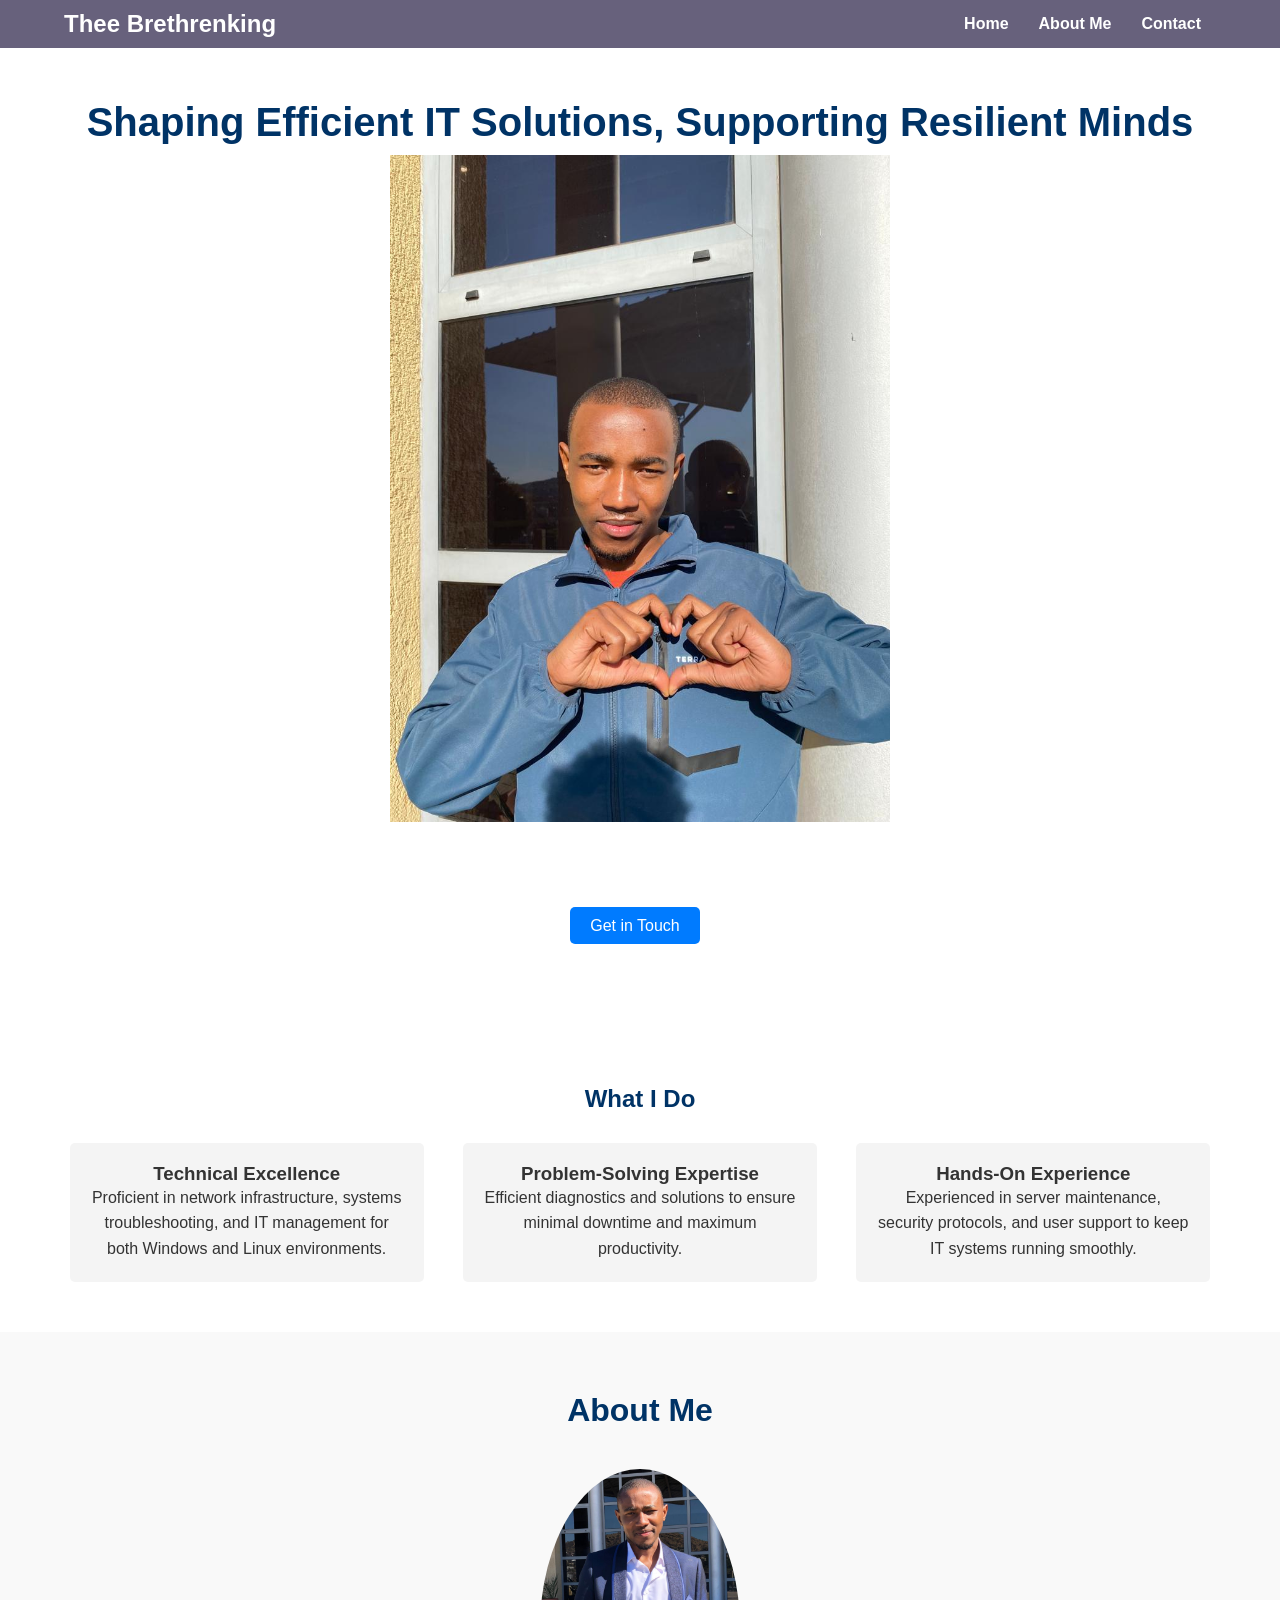
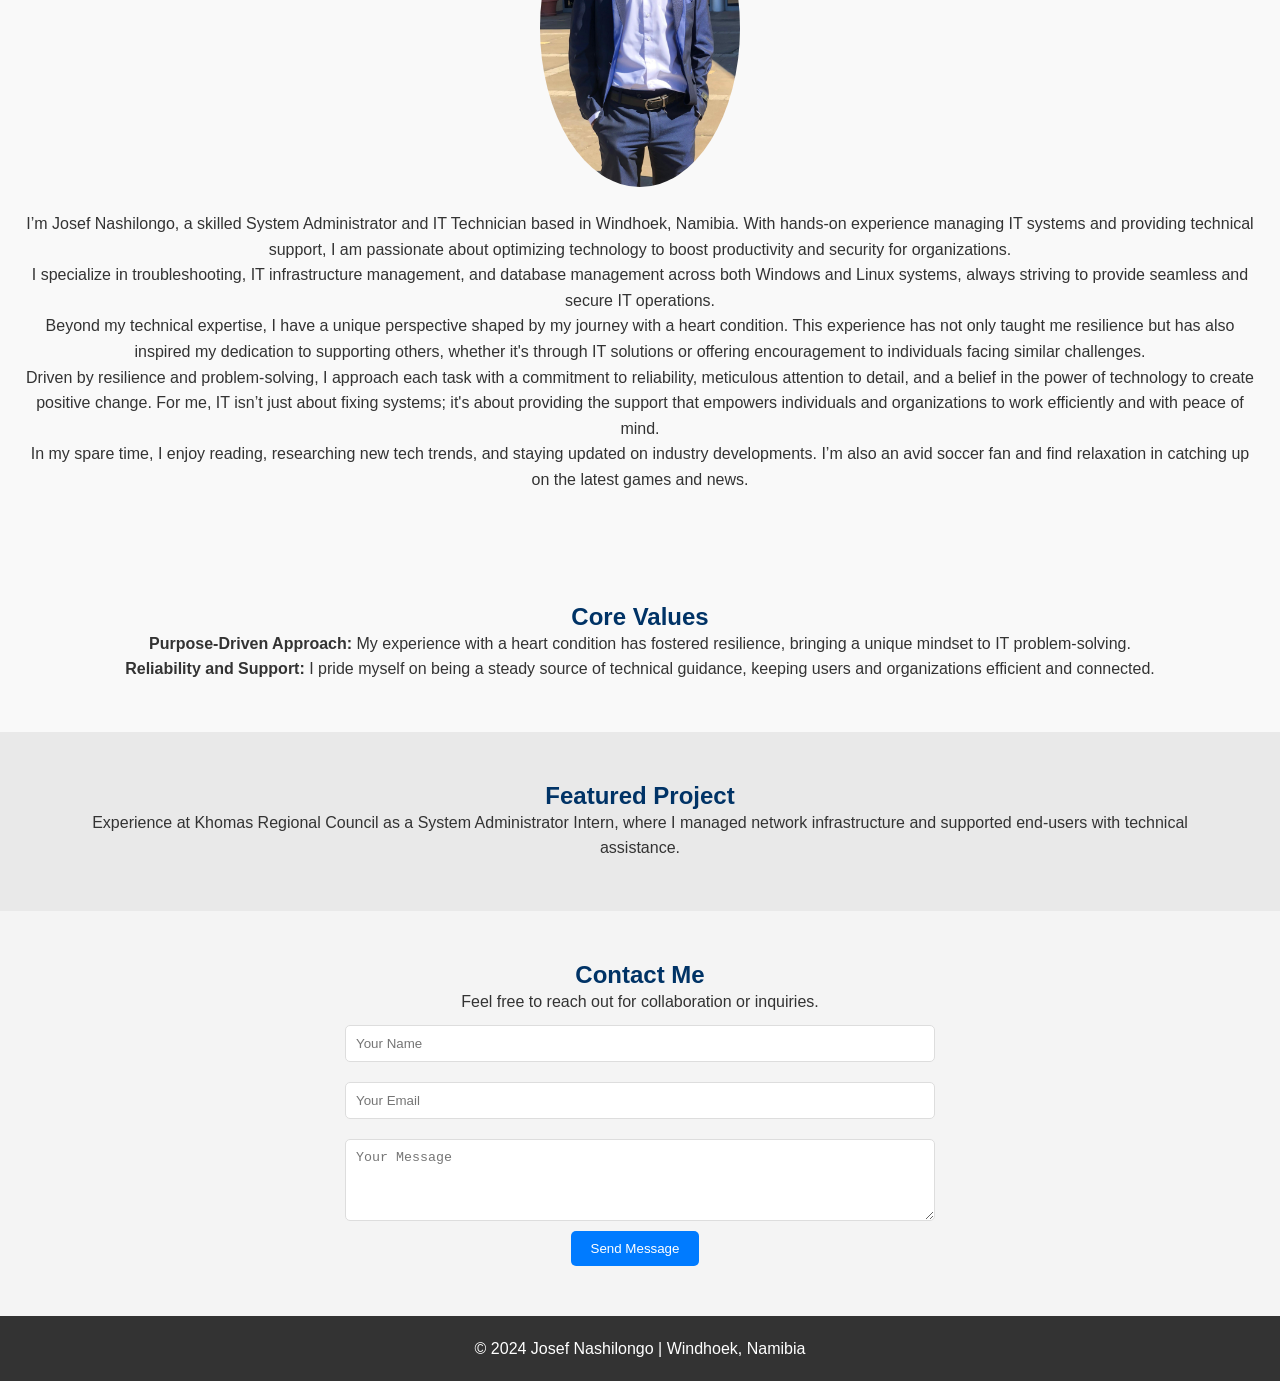
==== josef.html @ 768e55ab "Initial portfolio commit" ====
<!DOCTYPE html>
<html lang="en">
<head>
    <meta charset="UTF-8">
    <meta name="viewport" content="width=device-width, initial-scale=1.0">
    <title>Josef Nashilongo | Portfolio</title>
    <link rel="stylesheet" href="styles.css">
</head>
<header>
  <div class="container">
      <h1>Thee Brethrenking</h1>
      <nav>
          <ul>
              <li><a href="#hero">Home</a></li>
              <li><a href="#about">About Me</a></li>
              <li><a href="#contact">Contact</a></li>
          </ul>
      </nav>
  </div>
</header>
<body>
    <!-- Hero Section -->
    <section id="hero">
        <div class="hero-text">
            <h1>Shaping Efficient IT Solutions, Supporting Resilient Minds</h1>
            <img src="img/joe.jpeg" alt="Description of the image" width="500" height="auto">

            <p>Hi, I’m Josef Nashilongo, a dedicated System Administrator and IT Technician with a mission to make IT operations seamless and secure.</p>
            <p>I believe in a world where technology enables possibilities and strength transcends limitations.</p>
            <a href="#contact" class="btn-primary">Get in Touch</a>
        </div>
    </section>

    <!-- Highlights Section -->
    <section id="highlights">
        <h2>What I Do</h2>
        <div class="highlight-cards">
            <div class="card">
                <h3>Technical Excellence</h3>
                <p>Proficient in network infrastructure, systems troubleshooting, and IT management for both Windows and Linux environments.</p>
            </div>
            <div class="card">
                <h3>Problem-Solving Expertise</h3>
                <p>Efficient diagnostics and solutions to ensure minimal downtime and maximum productivity.</p>
            </div>
            <div class="card">
                <h3>Hands-On Experience</h3>
                <p>Experienced in server maintenance, security protocols, and user support to keep IT systems running smoothly.</p>
            </div>
        </div>
    </section>
    <section id="about">
      <h2>About Me</h2>
      <img src="img/Josef.jpeg" alt="Josef Nashilongo" width="200" height="auto" class="about-image">
      <p>I’m Josef Nashilongo, a skilled System Administrator and IT Technician based in Windhoek, Namibia. With hands-on experience managing IT systems and providing technical support, I am passionate about optimizing technology to boost productivity and security for organizations.</p>
      <p>I specialize in troubleshooting, IT infrastructure management, and database management across both Windows and Linux systems, always striving to provide seamless and secure IT operations.</p>
      
      <p>Beyond my technical expertise, I have a unique perspective shaped by my journey with a heart condition. This experience has not only taught me resilience but has also inspired my dedication to supporting others, whether it's through IT solutions or offering encouragement to individuals facing similar challenges.</p>
      
      <p>Driven by resilience and problem-solving, I approach each task with a commitment to reliability, meticulous attention to detail, and a belief in the power of technology to create positive change. For me, IT isn’t just about fixing systems; it's about providing the support that empowers individuals and organizations to work efficiently and with peace of mind.</p>
      
      <p>In my spare time, I enjoy reading, researching new tech trends, and staying updated on industry developments. I’m also an avid soccer fan and find relaxation in catching up on the latest games and news.</p>
  </section>
    <!-- Core Values Section -->
    <section id="values">
        <h2>Core Values</h2>
        <p><strong>Purpose-Driven Approach:</strong> My experience with a heart condition has fostered resilience, bringing a unique mindset to IT problem-solving.</p>
        <p><strong>Reliability and Support:</strong> I pride myself on being a steady source of technical guidance, keeping users and organizations efficient and connected.</p>
    </section>

    <!-- Projects Section -->
    <section id="projects">
        <h2>Featured Project</h2>
        <p>Experience at Khomas Regional Council as a System Administrator Intern, where I managed network infrastructure and supported end-users with technical assistance.</p>
    </section>

    <!-- Contact Section -->
    <section id="contact">
        <h2>Contact Me</h2>
        <p>Feel free to reach out for collaboration or inquiries.</p>
        <form action="#" method="post">
            <input type="text" name="name" placeholder="Your Name" required>
            <input type="email" name="email" placeholder="Your Email" required>
            <textarea name="message" rows="4" placeholder="Your Message"></textarea>
            <button type="submit" class="btn-primary">Send Message</button>
        </form>
    </section>

  </body>

    <footer>
        <p>&copy; 2024 Josef Nashilongo | Windhoek, Namibia</p>
    </footer>
</html>
---- styles.css ----
/* General Reset */
* {
  margin: 0;
  padding: 0;
  box-sizing: border-box;
}

body {
  font-family: Arial, sans-serif;
  color: #333;
}

section {
  padding: 50px;
  text-align: center;
}

h1, h2 {
  color: #003366;
}

p {
  line-height: 1.6;
}
header {
  background-color: #67617c;
  color: #fff;
  padding: 10px 0;
  position: fixed;
  width: 100%;
  top: 0;
  z-index: 1000;
}

header .container {
  display: flex;
  justify-content: space-between;
  align-items: center;
  width: 90%;
  margin: auto;
}

header h1 {
  font-size: 1.5em;
  color: #fff;
}

header nav ul {
  display: flex;
  list-style: none;
}

header nav ul li {
  margin: 0 15px;
}

header nav ul li a {
  color: #fff;
  text-decoration: none;
  font-weight: bold;
}

header nav ul li a:hover {
  color: #007bff;
}
/* Hero Section */
#hero {
  background: url('background.jpg') center/cover no-repeat;
  color: #fff;
  padding: 100px 0;
}

.hero-text h1 {
  font-size: 2.5em;
  margin-bottom: 10px;
}

.hero-text p {
  margin-bottom: 20px;
}


.btn-primary, .btn-secondary {
  padding: 10px 20px;
  text-decoration: none;
  color: #fff;
  border-radius: 5px;
}

.btn-primary {
  background-color: #007bff;
  margin-right: 10px;
}

.btn-secondary {
  background-color: #555;
}
.about-image {
  border-radius: 50%; /* Makes the image circular */
  margin: 20px 0; /* Adds spacing around the image */
  width: 200px; /* Adjust as needed */
  height: auto; /* Keeps aspect ratio */
}
#about {
  padding: 60px 20px;
  background-color: #f9f9f9;
}

#about h2 {
  margin-bottom: 20px;
  font-size: 2em;
  color: #003366;
}

.about-content {
  max-width: 900px;
  margin: auto;
}

.about-content p {
  margin-bottom: 15px;
  line-height: 1.6;
  text-align: center;
}

/* Highlights Section */
#highlights .highlight-cards {
  display: flex;
  justify-content: space-around;
  margin-top: 30px;
}

#highlights .card {
  background: #f4f4f4;
  padding: 20px;
  width: 30%;
  border-radius: 5px;
}

/* Core Values Section */
#values {
  background: #f9f9f9;
  padding: 50px;
}

/* Projects Section */
#projects {
  background: #e9e9e9;
  padding: 50px;
}

/* Contact Section */
#contact {
  padding: 50px;
  background: #f4f4f4;
}


#contact form {
  display: flex;
  flex-direction: column;
  align-items: center;
}

#contact input, #contact textarea {
  width: 50%;
  padding: 10px;
  margin: 10px 0;
  border: 1px solid #ddd;
  border-radius: 5px;
}

#contact button {
  background-color: #007bff;
  color: #fff;
  padding: 10px 20px;
  border: none;
  border-radius: 5px;
  cursor: pointer;
}

/* Footer */
footer {
  background: #333;
  color: #fff;
  padding: 20px;
  text-align: center;
}
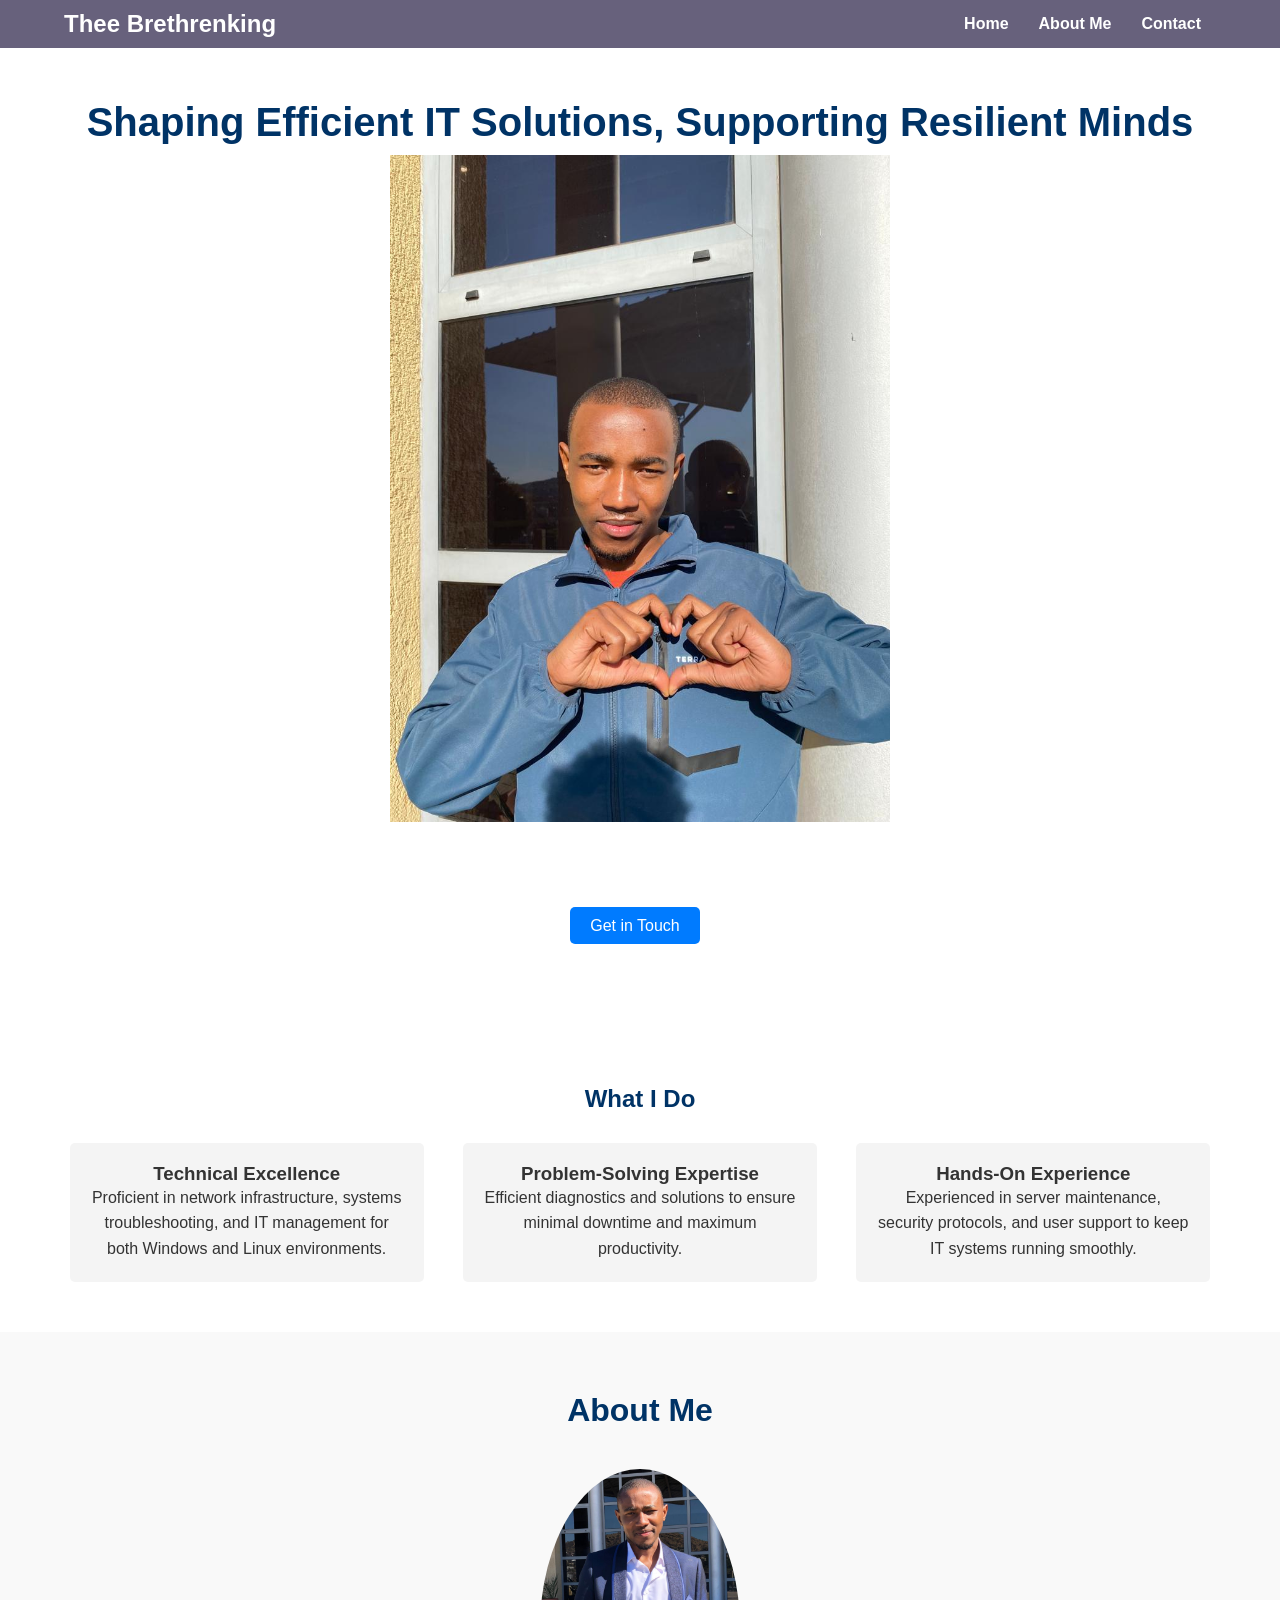
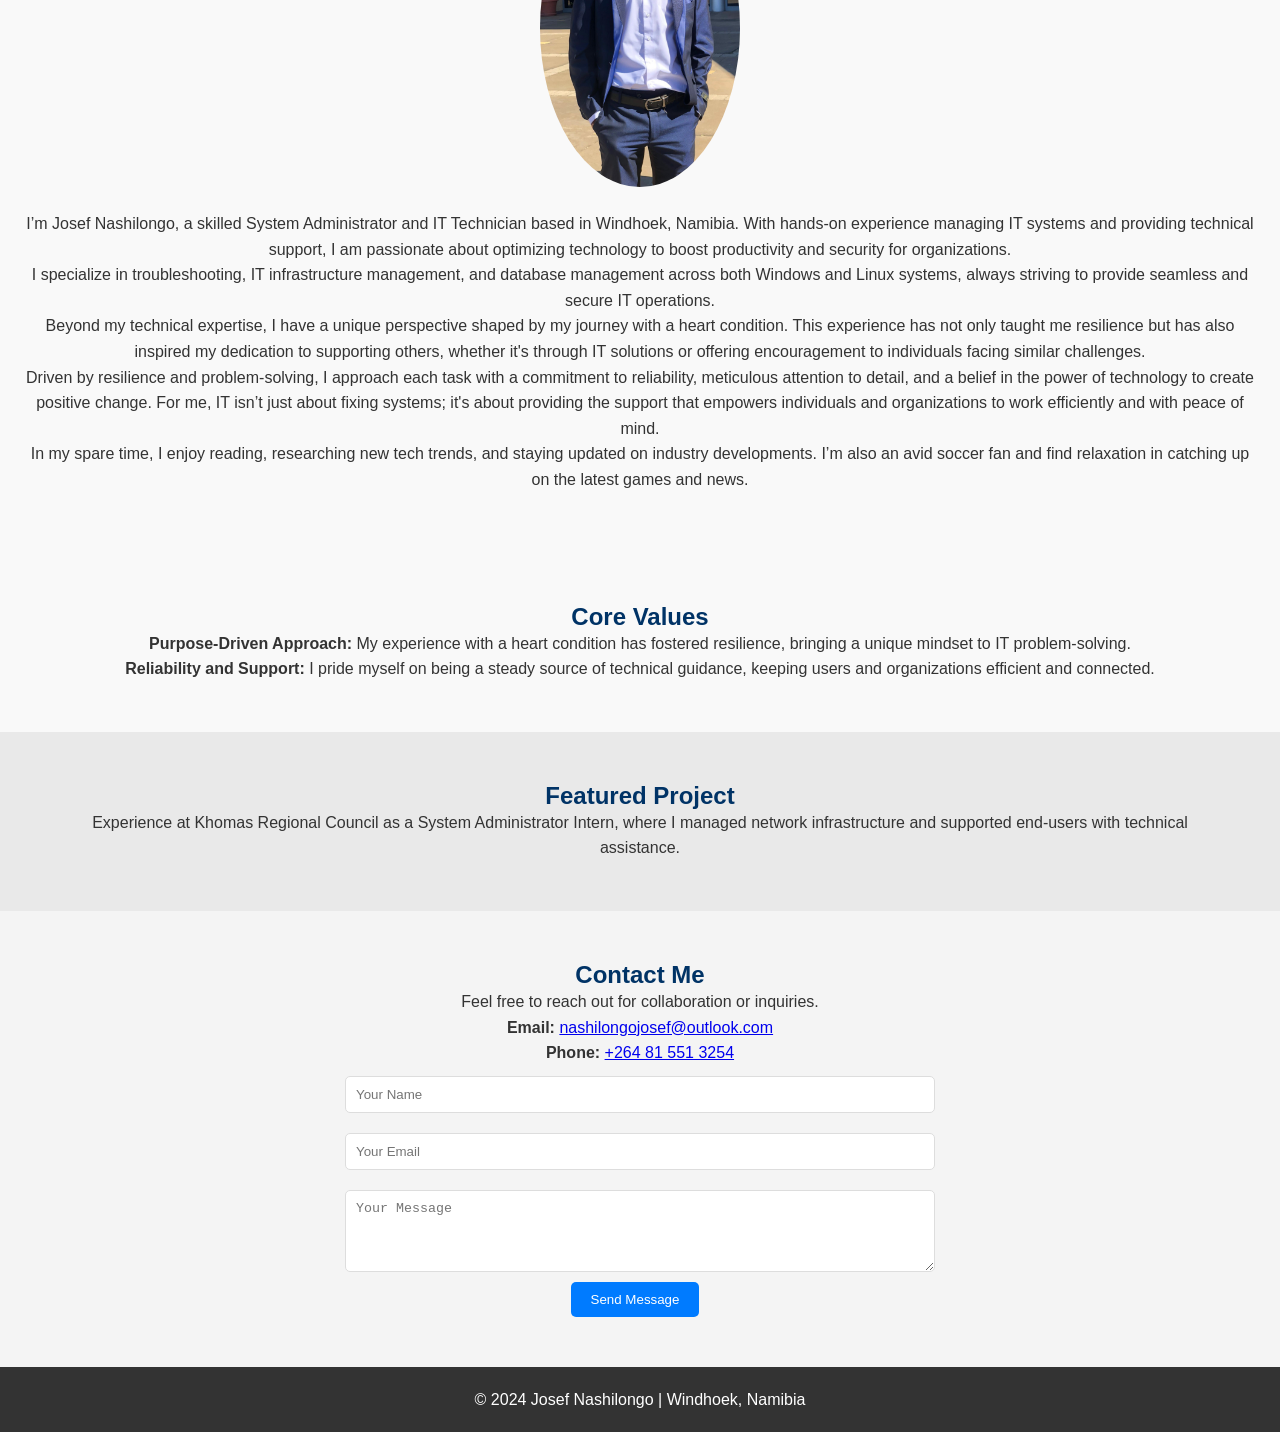
==== commit 00b61c4e: "Update website content" ====
--- a/josef.html
+++ b/josef.html
@@ -78,7 +78,11 @@
     <section id="contact">
         <h2>Contact Me</h2>
         <p>Feel free to reach out for collaboration or inquiries.</p>
-        <form action="#" method="post">
+        <div class="contact-info">
+            <p><strong>Email:</strong> <a href="mailto:nashilongojosef@outlook.com">nashilongojosef@outlook.com</a></p>
+            <p><strong>Phone:</strong> <a href="tel:+264815513254">+264 81 551 3254</a></p>
+        </div>
+        <form action="https://formspree.io/f/xjgelkqj" method="POST">
             <input type="text" name="name" placeholder="Your Name" required>
             <input type="email" name="email" placeholder="Your Email" required>
             <textarea name="message" rows="4" placeholder="Your Message"></textarea>
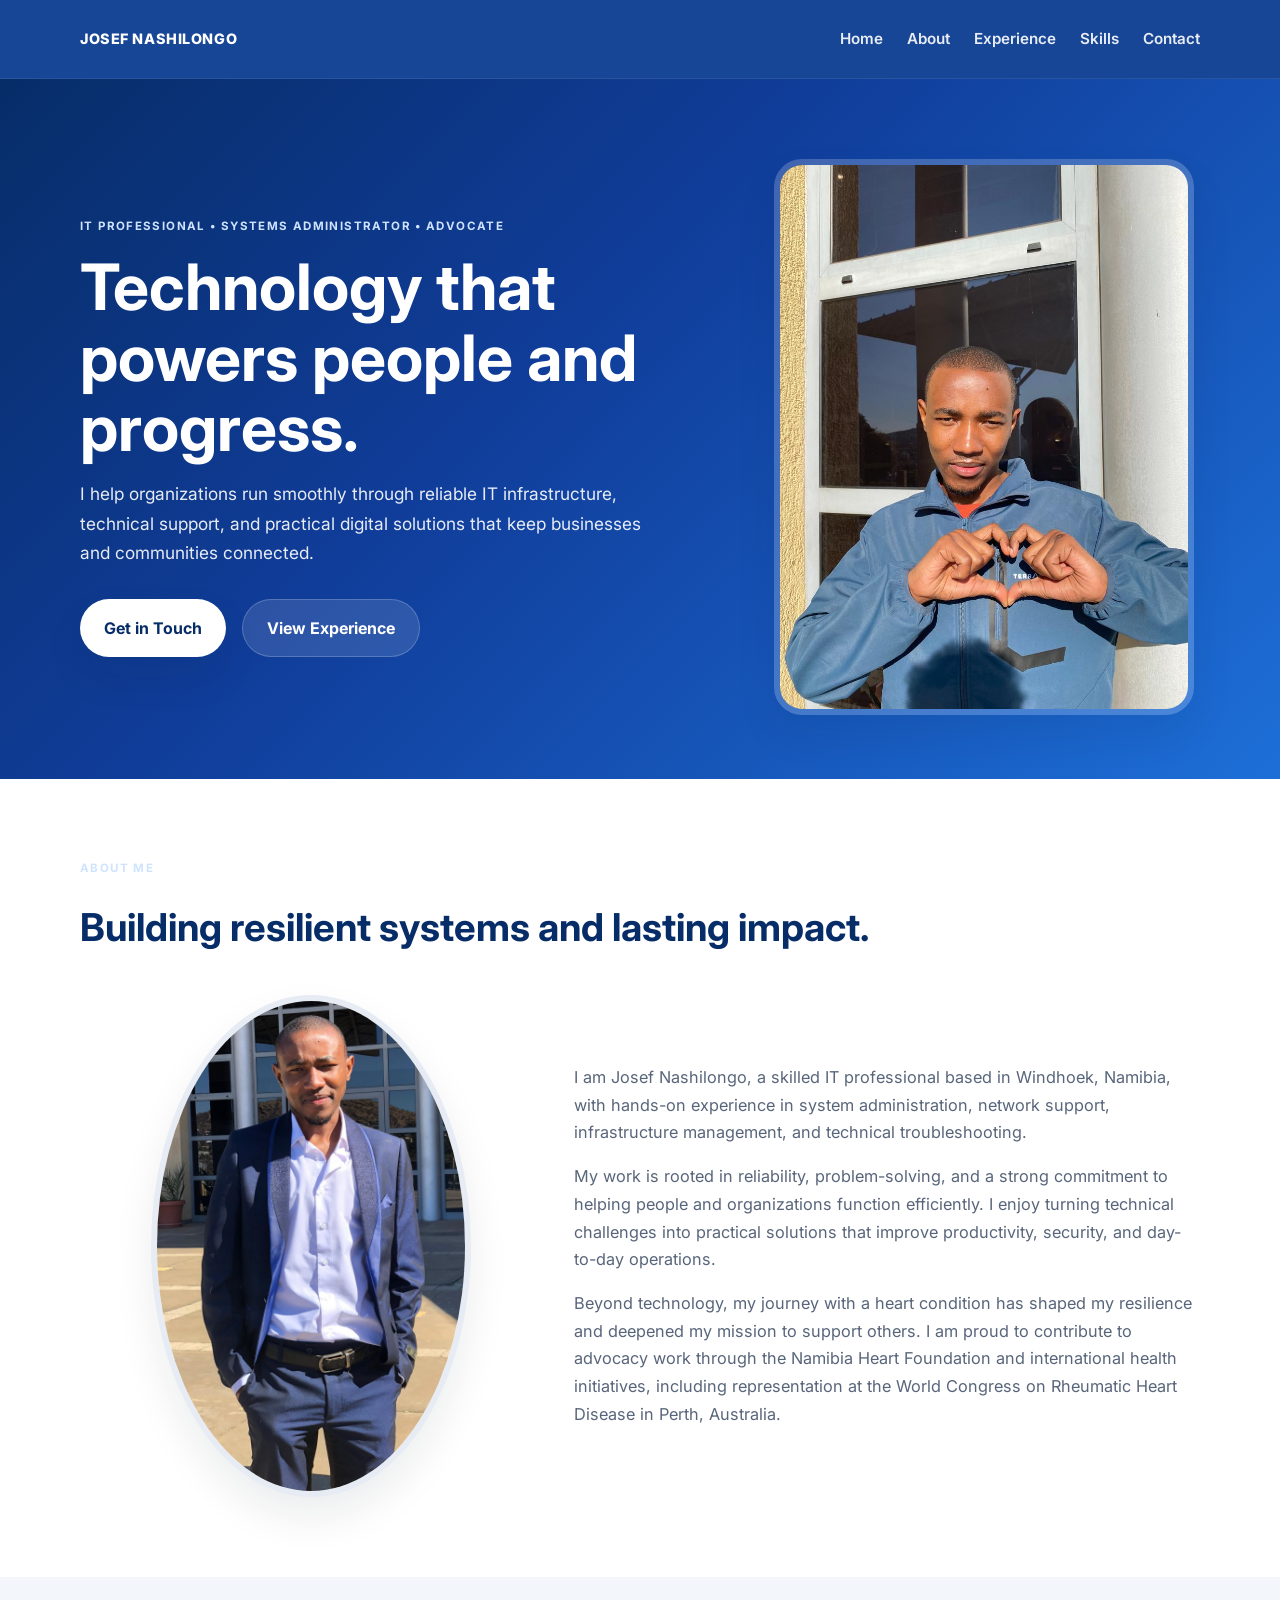
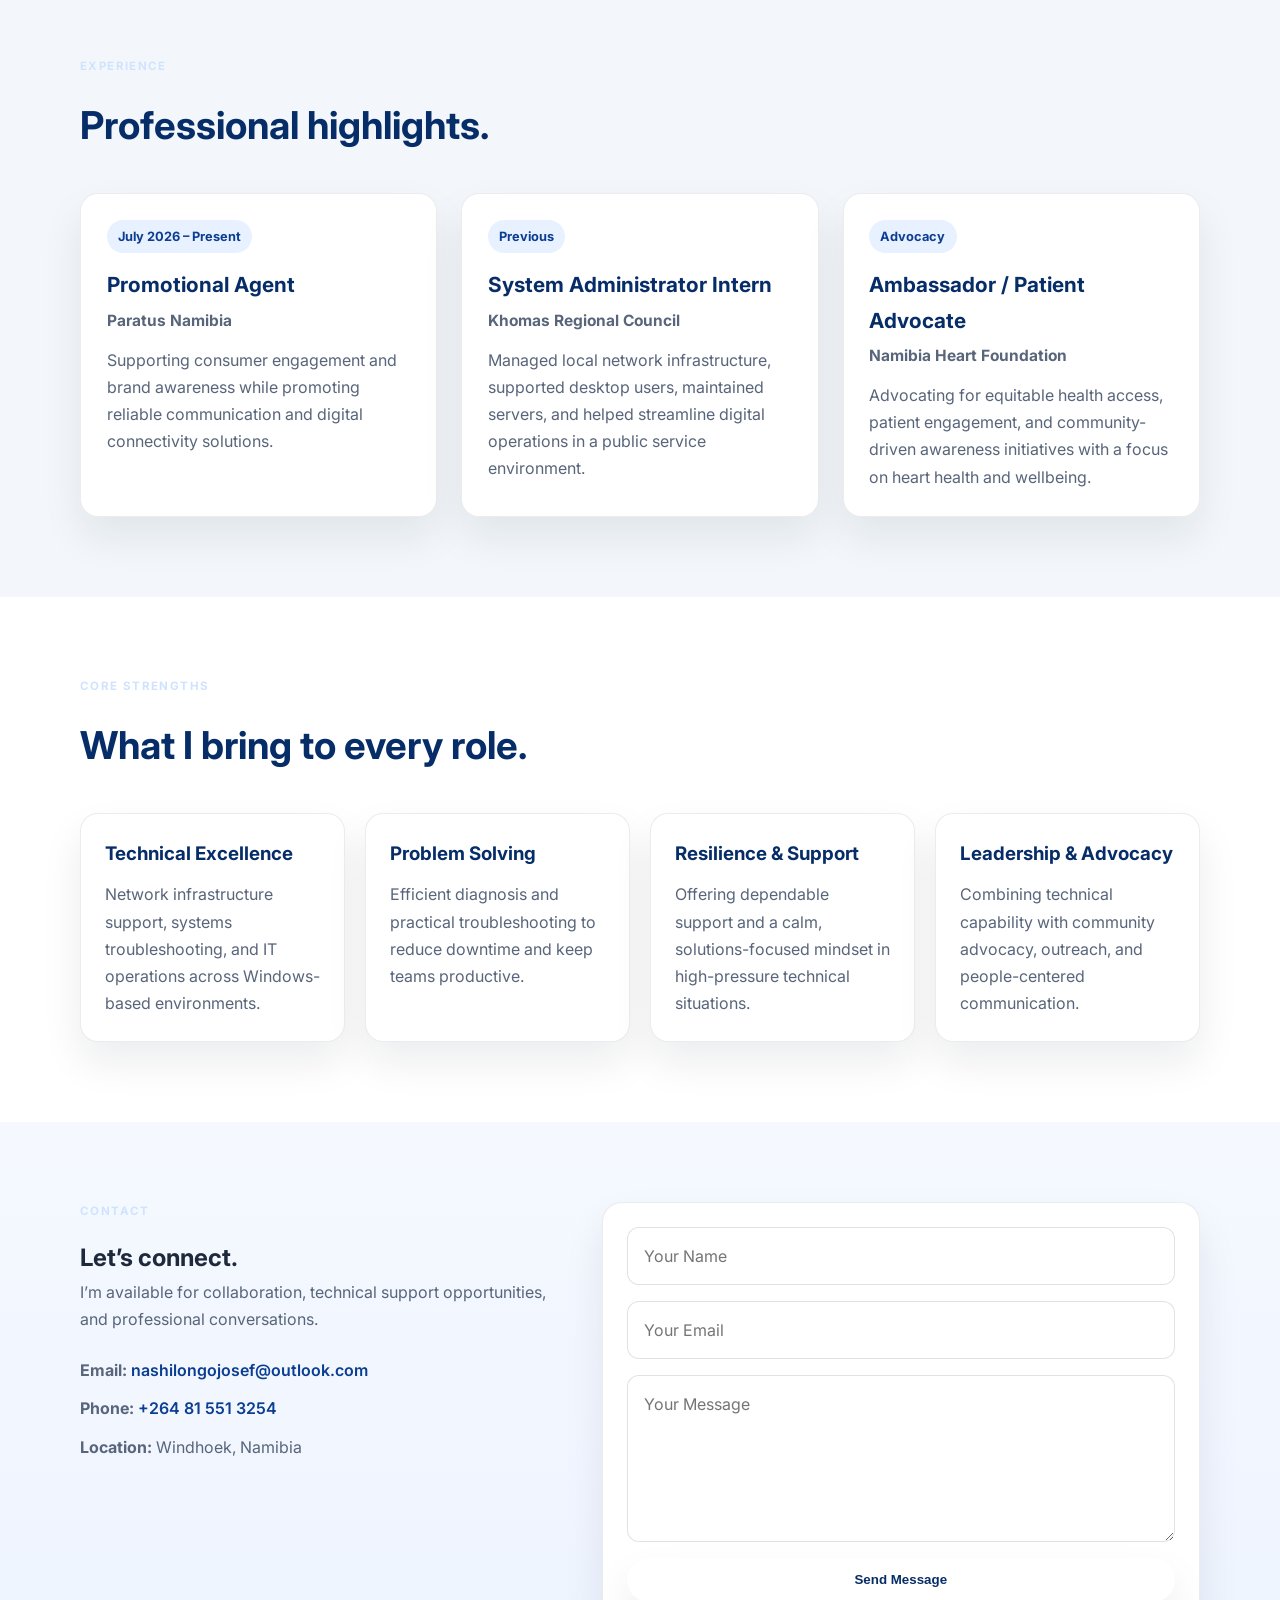
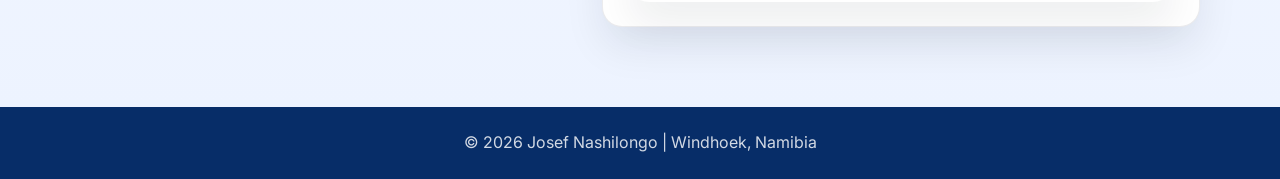
==== commit cd8266a0: "Refresh portfolio website" ====
--- a/josef.html
+++ b/josef.html
@@ -3,97 +3,150 @@
 <head>
     <meta charset="UTF-8">
     <meta name="viewport" content="width=device-width, initial-scale=1.0">
+    <meta name="description" content="Portfolio of Josef Nashilongo, IT Professional, Systems Administrator, and health advocate based in Windhoek, Namibia.">
     <title>Josef Nashilongo | Portfolio</title>
+    <link rel="preconnect" href="https://fonts.googleapis.com">
+    <link rel="preconnect" href="https://fonts.gstatic.com" crossorigin>
+    <link href="https://fonts.googleapis.com/css2?family=Inter:wght@400;500;600;700;800&display=swap" rel="stylesheet">
     <link rel="stylesheet" href="styles.css">
 </head>
-<header>
-  <div class="container">
-      <h1>Thee Brethrenking</h1>
-      <nav>
-          <ul>
-              <li><a href="#hero">Home</a></li>
-              <li><a href="#about">About Me</a></li>
-              <li><a href="#contact">Contact</a></li>
-          </ul>
-      </nav>
-  </div>
-</header>
 <body>
-    <!-- Hero Section -->
-    <section id="hero">
-        <div class="hero-text">
-            <h1>Shaping Efficient IT Solutions, Supporting Resilient Minds</h1>
-            <img src="img/joe.jpeg" alt="Description of the image" width="500" height="auto">
+    <header>
+        <div class="container nav-wrapper">
+            <div class="brand">Josef Nashilongo</div>
+            <nav aria-label="Main navigation">
+                <ul>
+                    <li><a href="#home">Home</a></li>
+                    <li><a href="#about">About</a></li>
+                    <li><a href="#experience">Experience</a></li>
+                    <li><a href="#skills">Skills</a></li>
+                    <li><a href="#contact">Contact</a></li>
+                </ul>
+            </nav>
+        </div>
+    </header>
 
-            <p>Hi, I’m Josef Nashilongo, a dedicated System Administrator and IT Technician with a mission to make IT operations seamless and secure.</p>
-            <p>I believe in a world where technology enables possibilities and strength transcends limitations.</p>
-            <a href="#contact" class="btn-primary">Get in Touch</a>
-        </div>
-    </section>
+    <main>
+        <section id="home" class="hero">
+            <div class="container hero-content">
+                <div class="hero-text">
+                    <p class="eyebrow">IT Professional • Systems Administrator • Advocate</p>
+                    <h1>Technology that powers people and progress.</h1>
+                    <p class="lead">I help organizations run smoothly through reliable IT infrastructure, technical support, and practical digital solutions that keep businesses and communities connected.</p>
+                    <div class="cta-group">
+                        <a href="#contact" class="btn btn-primary">Get in Touch</a>
+                        <a href="#experience" class="btn btn-secondary">View Experience</a>
+                    </div>
+                </div>
+                <div class="hero-visual">
+                    <img src="img/joe.jpeg" alt="Josef Nashilongo portrait" class="profile-image">
+                </div>
+            </div>
+        </section>
 
-    <!-- Highlights Section -->
-    <section id="highlights">
-        <h2>What I Do</h2>
-        <div class="highlight-cards">
-            <div class="card">
-                <h3>Technical Excellence</h3>
-                <p>Proficient in network infrastructure, systems troubleshooting, and IT management for both Windows and Linux environments.</p>
+        <section id="about" class="section section-light">
+            <div class="container">
+                <div class="section-heading">
+                    <p class="eyebrow">About Me</p>
+                    <h2>Building resilient systems and lasting impact.</h2>
+                </div>
+                <div class="about-grid">
+                    <div class="about-image-wrap">
+                        <img src="img/Josef.jpeg" alt="Josef Nashilongo" class="about-image">
+                    </div>
+                    <div class="about-copy">
+                        <p>I am Josef Nashilongo, a skilled IT professional based in Windhoek, Namibia, with hands-on experience in system administration, network support, infrastructure management, and technical troubleshooting.</p>
+                        <p>My work is rooted in reliability, problem-solving, and a strong commitment to helping people and organizations function efficiently. I enjoy turning technical challenges into practical solutions that improve productivity, security, and day-to-day operations.</p>
+                        <p>Beyond technology, my journey with a heart condition has shaped my resilience and deepened my mission to support others. I am proud to contribute to advocacy work through the Namibia Heart Foundation and international health initiatives, including representation at the World Congress on Rheumatic Heart Disease in Perth, Australia.</p>
+                    </div>
+                </div>
             </div>
-            <div class="card">
-                <h3>Problem-Solving Expertise</h3>
-                <p>Efficient diagnostics and solutions to ensure minimal downtime and maximum productivity.</p>
+        </section>
+
+        <section id="experience" class="section">
+            <div class="container">
+                <div class="section-heading">
+                    <p class="eyebrow">Experience</p>
+                    <h2>Professional highlights.</h2>
+                </div>
+                <div class="timeline">
+                    <article class="timeline-item">
+                        <span class="date">July 2026 – Present</span>
+                        <h3>Promotional Agent</h3>
+                        <h4>Paratus Namibia</h4>
+                        <p>Supporting consumer engagement and brand awareness while promoting reliable communication and digital connectivity solutions.</p>
+                    </article>
+                    <article class="timeline-item">
+                        <span class="date">Previous</span>
+                        <h3>System Administrator Intern</h3>
+                        <h4>Khomas Regional Council</h4>
+                        <p>Managed local network infrastructure, supported desktop users, maintained servers, and helped streamline digital operations in a public service environment.</p>
+                    </article>
+                    <article class="timeline-item">
+                        <span class="date">Advocacy</span>
+                        <h3>Ambassador / Patient Advocate</h3>
+                        <h4>Namibia Heart Foundation</h4>
+                        <p>Advocating for equitable health access, patient engagement, and community-driven awareness initiatives with a focus on heart health and wellbeing.</p>
+                    </article>
+                </div>
             </div>
-            <div class="card">
-                <h3>Hands-On Experience</h3>
-                <p>Experienced in server maintenance, security protocols, and user support to keep IT systems running smoothly.</p>
+        </section>
+
+        <section id="skills" class="section section-light">
+            <div class="container">
+                <div class="section-heading">
+                    <p class="eyebrow">Core Strengths</p>
+                    <h2>What I bring to every role.</h2>
+                </div>
+                <div class="skill-grid">
+                    <div class="skill-card">
+                        <h3>Technical Excellence</h3>
+                        <p>Network infrastructure support, systems troubleshooting, and IT operations across Windows-based environments.</p>
+                    </div>
+                    <div class="skill-card">
+                        <h3>Problem Solving</h3>
+                        <p>Efficient diagnosis and practical troubleshooting to reduce downtime and keep teams productive.</p>
+                    </div>
+                    <div class="skill-card">
+                        <h3>Resilience & Support</h3>
+                        <p>Offering dependable support and a calm, solutions-focused mindset in high-pressure technical situations.</p>
+                    </div>
+                    <div class="skill-card">
+                        <h3>Leadership & Advocacy</h3>
+                        <p>Combining technical capability with community advocacy, outreach, and people-centered communication.</p>
+                    </div>
+                </div>
             </div>
-        </div>
-    </section>
-    <section id="about">
-      <h2>About Me</h2>
-      <img src="img/Josef.jpeg" alt="Josef Nashilongo" width="200" height="auto" class="about-image">
-      <p>I’m Josef Nashilongo, a skilled System Administrator and IT Technician based in Windhoek, Namibia. With hands-on experience managing IT systems and providing technical support, I am passionate about optimizing technology to boost productivity and security for organizations.</p>
-      <p>I specialize in troubleshooting, IT infrastructure management, and database management across both Windows and Linux systems, always striving to provide seamless and secure IT operations.</p>
-      
-      <p>Beyond my technical expertise, I have a unique perspective shaped by my journey with a heart condition. This experience has not only taught me resilience but has also inspired my dedication to supporting others, whether it's through IT solutions or offering encouragement to individuals facing similar challenges.</p>
-      
-      <p>Driven by resilience and problem-solving, I approach each task with a commitment to reliability, meticulous attention to detail, and a belief in the power of technology to create positive change. For me, IT isn’t just about fixing systems; it's about providing the support that empowers individuals and organizations to work efficiently and with peace of mind.</p>
-      
-      <p>In my spare time, I enjoy reading, researching new tech trends, and staying updated on industry developments. I’m also an avid soccer fan and find relaxation in catching up on the latest games and news.</p>
-  </section>
-    <!-- Core Values Section -->
-    <section id="values">
-        <h2>Core Values</h2>
-        <p><strong>Purpose-Driven Approach:</strong> My experience with a heart condition has fostered resilience, bringing a unique mindset to IT problem-solving.</p>
-        <p><strong>Reliability and Support:</strong> I pride myself on being a steady source of technical guidance, keeping users and organizations efficient and connected.</p>
-    </section>
+        </section>
 
-    <!-- Projects Section -->
-    <section id="projects">
-        <h2>Featured Project</h2>
-        <p>Experience at Khomas Regional Council as a System Administrator Intern, where I managed network infrastructure and supported end-users with technical assistance.</p>
-    </section>
+        <section id="contact" class="section contact-section">
+            <div class="container contact-wrap">
+                <div>
+                    <p class="eyebrow">Contact</p>
+                    <h2>Let’s connect.</h2>
+                    <p class="contact-lead">I’m available for collaboration, technical support opportunities, and professional conversations.</p>
+                    <div class="contact-info">
+                        <p><strong>Email:</strong> <a href="mailto:nashilongojosef@outlook.com">nashilongojosef@outlook.com</a></p>
+                        <p><strong>Phone:</strong> <a href="tel:+264815513254">+264 81 551 3254</a></p>
+                        <p><strong>Location:</strong> Windhoek, Namibia</p>
+                    </div>
+                </div>
 
-    <!-- Contact Section -->
-    <section id="contact">
-        <h2>Contact Me</h2>
-        <p>Feel free to reach out for collaboration or inquiries.</p>
-        <div class="contact-info">
-            <p><strong>Email:</strong> <a href="mailto:nashilongojosef@outlook.com">nashilongojosef@outlook.com</a></p>
-            <p><strong>Phone:</strong> <a href="tel:+264815513254">+264 81 551 3254</a></p>
-        </div>
-        <form action="https://formspree.io/f/xjgelkqj" method="POST">
-            <input type="text" name="name" placeholder="Your Name" required>
-            <input type="email" name="email" placeholder="Your Email" required>
-            <textarea name="message" rows="4" placeholder="Your Message"></textarea>
-            <button type="submit" class="btn-primary">Send Message</button>
-        </form>
-    </section>
-
-  </body>
+                <form action="https://formspree.io/f/xjgelkqj" method="POST" class="contact-form">
+                    <input type="text" name="name" placeholder="Your Name" required>
+                    <input type="email" name="email" placeholder="Your Email" required>
+                    <textarea name="message" rows="5" placeholder="Your Message"></textarea>
+                    <button type="submit" class="btn btn-primary">Send Message</button>
+                </form>
+            </div>
+        </section>
+    </main>
 
     <footer>
-        <p>&copy; 2024 Josef Nashilongo | Windhoek, Namibia</p>
+        <div class="container footer-wrap">
+            <p>&copy; 2026 Josef Nashilongo | Windhoek, Namibia</p>
+        </div>
     </footer>
+</body>
 </html>
 
--- a/styles.css
+++ b/styles.css
@@ -1,188 +1,377 @@
-/* General Reset */
+:root {
+  --bg: #f3f7fb;
+  --panel: #ffffff;
+  --primary: #0b3d91;
+  --primary-dark: #072d68;
+  --accent: #53a2ff;
+  --text: #1e293b;
+  --muted: #58657a;
+  --border: rgba(15, 23, 42, 0.08);
+  --shadow: 0 20px 40px rgba(15, 23, 42, 0.08);
+}
+
 * {
   margin: 0;
   padding: 0;
   box-sizing: border-box;
 }
 
+html {
+  scroll-behavior: smooth;
+}
+
 body {
-  font-family: Arial, sans-serif;
-  color: #333;
-}
-
-section {
-  padding: 50px;
+  font-family: "Inter", Arial, sans-serif;
+  background: var(--bg);
+  color: var(--text);
+  line-height: 1.7;
+}
+
+a {
+  color: inherit;
+  text-decoration: none;
+}
+
+img {
+  max-width: 100%;
+  display: block;
+}
+
+.container {
+  width: min(1120px, calc(100% - 32px));
+  margin: 0 auto;
+}
+
+header {
+  position: sticky;
+  top: 0;
+  z-index: 20;
+  background: rgba(11, 61, 145, 0.95);
+  backdrop-filter: blur(12px);
+  border-bottom: 1px solid rgba(255, 255, 255, 0.08);
+}
+
+.nav-wrapper {
+  display: flex;
+  align-items: center;
+  justify-content: space-between;
+  min-height: 78px;
+}
+
+.brand {
+  color: #fff;
+  font-weight: 800;
+  letter-spacing: 0.04em;
+  text-transform: uppercase;
+  font-size: 0.9rem;
+}
+
+nav ul {
+  display: flex;
+  align-items: center;
+  gap: 1.5rem;
+  list-style: none;
+}
+
+nav a {
+  color: rgba(255, 255, 255, 0.9);
+  font-size: 0.95rem;
+  font-weight: 600;
+  transition: 0.2s ease;
+}
+
+nav a:hover {
+  color: #fff;
+}
+
+.hero {
+  background: linear-gradient(135deg, var(--primary-dark), #103d9a 42%, #1d6fd8 100%);
+  color: #fff;
+  padding: 5rem 0 4rem;
+}
+
+.hero-content {
+  display: grid;
+  grid-template-columns: 1.2fr 0.8fr;
+  align-items: center;
+  gap: 2.5rem;
+}
+
+.eyebrow {
+  text-transform: uppercase;
+  letter-spacing: 0.12em;
+  font-size: 0.72rem;
+  font-weight: 700;
+  color: #cfe3ff;
+  margin-bottom: 1rem;
+}
+
+.hero h1 {
+  font-size: clamp(2.4rem, 5vw, 4.2rem);
+  line-height: 1.1;
+  margin-bottom: 1rem;
+  max-width: 640px;
+}
+
+.lead {
+  max-width: 580px;
+  color: rgba(255, 255, 255, 0.9);
+  font-size: 1.08rem;
+  margin-bottom: 2rem;
+}
+
+.cta-group {
+  display: flex;
+  flex-wrap: wrap;
+  gap: 1rem;
+}
+
+.btn {
+  display: inline-flex;
+  align-items: center;
+  justify-content: center;
+  padding: 0.9rem 1.5rem;
+  border-radius: 999px;
+  font-weight: 700;
+  transition: transform 0.2s ease, box-shadow 0.2s ease;
+}
+
+.btn:hover {
+  transform: translateY(-1px);
+}
+
+.btn-primary {
+  background: #fff;
+  color: var(--primary-dark);
+  box-shadow: var(--shadow);
+}
+
+.btn-secondary {
+  background: rgba(255, 255, 255, 0.12);
+  border: 1px solid rgba(255, 255, 255, 0.2);
+  color: #fff;
+}
+
+.hero-visual {
+  display: flex;
+  justify-content: center;
+}
+
+.profile-image {
+  width: min(100%, 420px);
+  border-radius: 28px;
+  border: 6px solid rgba(255, 255, 255, 0.2);
+  box-shadow: var(--shadow);
+}
+
+.section {
+  padding: 5rem 0;
+}
+
+.section-light {
+  background: var(--panel);
+}
+
+.section-heading {
+  margin-bottom: 2.2rem;
+}
+
+.section-heading h2 {
+  font-size: clamp(2rem, 3vw, 2.8rem);
+  color: var(--primary-dark);
+  margin-bottom: 0.2rem;
+}
+
+.about-grid {
+  display: grid;
+  grid-template-columns: 0.85fr 1.15fr;
+  align-items: center;
+  gap: 2rem;
+}
+
+.about-image-wrap {
+  display: flex;
+  justify-content: center;
+}
+
+.about-image {
+  width: min(100%, 320px);
+  border-radius: 50%;
+  border: 6px solid rgba(11, 61, 145, 0.1);
+  box-shadow: var(--shadow);
+}
+
+.about-copy {
+  display: grid;
+  gap: 1rem;
+  color: var(--muted);
+  font-size: 1.02rem;
+}
+
+.timeline {
+  display: grid;
+  grid-template-columns: repeat(3, minmax(0, 1fr));
+  gap: 1.5rem;
+}
+
+.timeline-item {
+  background: var(--panel);
+  border: 1px solid var(--border);
+  border-radius: 18px;
+  padding: 1.6rem;
+  box-shadow: var(--shadow);
+}
+
+.date {
+  display: inline-block;
+  font-size: 0.8rem;
+  font-weight: 700;
+  color: var(--primary);
+  background: #e8f1ff;
+  border-radius: 999px;
+  padding: 0.35rem 0.7rem;
+  margin-bottom: 0.9rem;
+}
+
+.timeline-item h3 {
+  font-size: 1.3rem;
+  color: var(--primary-dark);
+  margin-bottom: 0.3rem;
+}
+
+.timeline-item h4 {
+  font-size: 0.97rem;
+  color: var(--muted);
+  margin-bottom: 0.8rem;
+}
+
+.timeline-item p,
+.skill-card p,
+.contact-lead {
+  color: var(--muted);
+}
+
+.skill-grid {
+  display: grid;
+  grid-template-columns: repeat(4, minmax(0, 1fr));
+  gap: 1.25rem;
+}
+
+.skill-card {
+  background: var(--panel);
+  border: 1px solid var(--border);
+  border-radius: 18px;
+  padding: 1.5rem;
+  box-shadow: var(--shadow);
+}
+
+.skill-card h3 {
+  margin-bottom: 0.7rem;
+  color: var(--primary-dark);
+}
+
+.contact-section {
+  background: linear-gradient(180deg, #f5f9ff 0%, #edf3ff 100%);
+}
+
+.contact-wrap {
+  display: grid;
+  grid-template-columns: 0.9fr 1.1fr;
+  gap: 2rem;
+  align-items: start;
+}
+
+.contact-info {
+  display: grid;
+  gap: 0.7rem;
+  margin-top: 1.5rem;
+  color: var(--muted);
+}
+
+.contact-info a {
+  color: var(--primary);
+  font-weight: 600;
+}
+
+.contact-form {
+  display: grid;
+  gap: 1rem;
+  background: var(--panel);
+  border: 1px solid var(--border);
+  border-radius: 20px;
+  padding: 1.5rem;
+  box-shadow: var(--shadow);
+}
+
+.contact-form input,
+.contact-form textarea {
+  width: 100%;
+  border: 1px solid rgba(15, 23, 42, 0.12);
+  border-radius: 12px;
+  padding: 0.9rem 1rem;
+  font: inherit;
+  color: var(--text);
+  background: #fff;
+}
+
+.contact-form input:focus,
+.contact-form textarea:focus {
+  outline: 2px solid rgba(83, 162, 255, 0.2);
+  border-color: var(--accent);
+}
+
+.contact-form button {
+  border: none;
+  cursor: pointer;
+}
+
+footer {
+  background: var(--primary-dark);
+  color: rgba(255, 255, 255, 0.82);
+  padding: 1.4rem 0;
+}
+
+.footer-wrap {
   text-align: center;
 }
 
-h1, h2 {
-  color: #003366;
-}
-
-p {
-  line-height: 1.6;
-}
-header {
-  background-color: #67617c;
-  color: #fff;
-  padding: 10px 0;
-  position: fixed;
-  width: 100%;
-  top: 0;
-  z-index: 1000;
-}
-
-header .container {
-  display: flex;
-  justify-content: space-between;
-  align-items: center;
-  width: 90%;
-  margin: auto;
-}
-
-header h1 {
-  font-size: 1.5em;
-  color: #fff;
-}
-
-header nav ul {
-  display: flex;
-  list-style: none;
-}
-
-header nav ul li {
-  margin: 0 15px;
-}
-
-header nav ul li a {
-  color: #fff;
-  text-decoration: none;
-  font-weight: bold;
-}
-
-header nav ul li a:hover {
-  color: #007bff;
-}
-/* Hero Section */
-#hero {
-  background: url('background.jpg') center/cover no-repeat;
-  color: #fff;
-  padding: 100px 0;
-}
-
-.hero-text h1 {
-  font-size: 2.5em;
-  margin-bottom: 10px;
-}
-
-.hero-text p {
-  margin-bottom: 20px;
-}
-
-
-.btn-primary, .btn-secondary {
-  padding: 10px 20px;
-  text-decoration: none;
-  color: #fff;
-  border-radius: 5px;
-}
-
-.btn-primary {
-  background-color: #007bff;
-  margin-right: 10px;
-}
-
-.btn-secondary {
-  background-color: #555;
-}
-.about-image {
-  border-radius: 50%; /* Makes the image circular */
-  margin: 20px 0; /* Adds spacing around the image */
-  width: 200px; /* Adjust as needed */
-  height: auto; /* Keeps aspect ratio */
-}
-#about {
-  padding: 60px 20px;
-  background-color: #f9f9f9;
-}
-
-#about h2 {
-  margin-bottom: 20px;
-  font-size: 2em;
-  color: #003366;
-}
-
-.about-content {
-  max-width: 900px;
-  margin: auto;
-}
-
-.about-content p {
-  margin-bottom: 15px;
-  line-height: 1.6;
-  text-align: center;
-}
-
-/* Highlights Section */
-#highlights .highlight-cards {
-  display: flex;
-  justify-content: space-around;
-  margin-top: 30px;
-}
-
-#highlights .card {
-  background: #f4f4f4;
-  padding: 20px;
-  width: 30%;
-  border-radius: 5px;
-}
-
-/* Core Values Section */
-#values {
-  background: #f9f9f9;
-  padding: 50px;
-}
-
-/* Projects Section */
-#projects {
-  background: #e9e9e9;
-  padding: 50px;
-}
-
-/* Contact Section */
-#contact {
-  padding: 50px;
-  background: #f4f4f4;
-}
-
-
-#contact form {
-  display: flex;
-  flex-direction: column;
-  align-items: center;
-}
-
-#contact input, #contact textarea {
-  width: 50%;
-  padding: 10px;
-  margin: 10px 0;
-  border: 1px solid #ddd;
-  border-radius: 5px;
-}
-
-#contact button {
-  background-color: #007bff;
-  color: #fff;
-  padding: 10px 20px;
-  border: none;
-  border-radius: 5px;
-  cursor: pointer;
-}
-
-/* Footer */
-footer {
-  background: #333;
-  color: #fff;
-  padding: 20px;
-  text-align: center;
-}
+@media (max-width: 900px) {
+  .hero-content,
+  .about-grid,
+  .contact-wrap,
+  .timeline,
+  .skill-grid {
+    grid-template-columns: 1fr;
+  }
+
+  .nav-wrapper {
+    flex-direction: column;
+    justify-content: center;
+    gap: 0.75rem;
+    padding: 0.9rem 0;
+  }
+
+  nav ul {
+    flex-wrap: wrap;
+    justify-content: center;
+  }
+}
+
+@media (max-width: 520px) {
+  .section {
+    padding: 4rem 0;
+  }
+
+  .hero {
+    padding-top: 4rem;
+  }
+
+  .cta-group {
+    flex-direction: column;
+    align-items: stretch;
+  }
+
+  .btn {
+    width: 100%;
+  }
+}
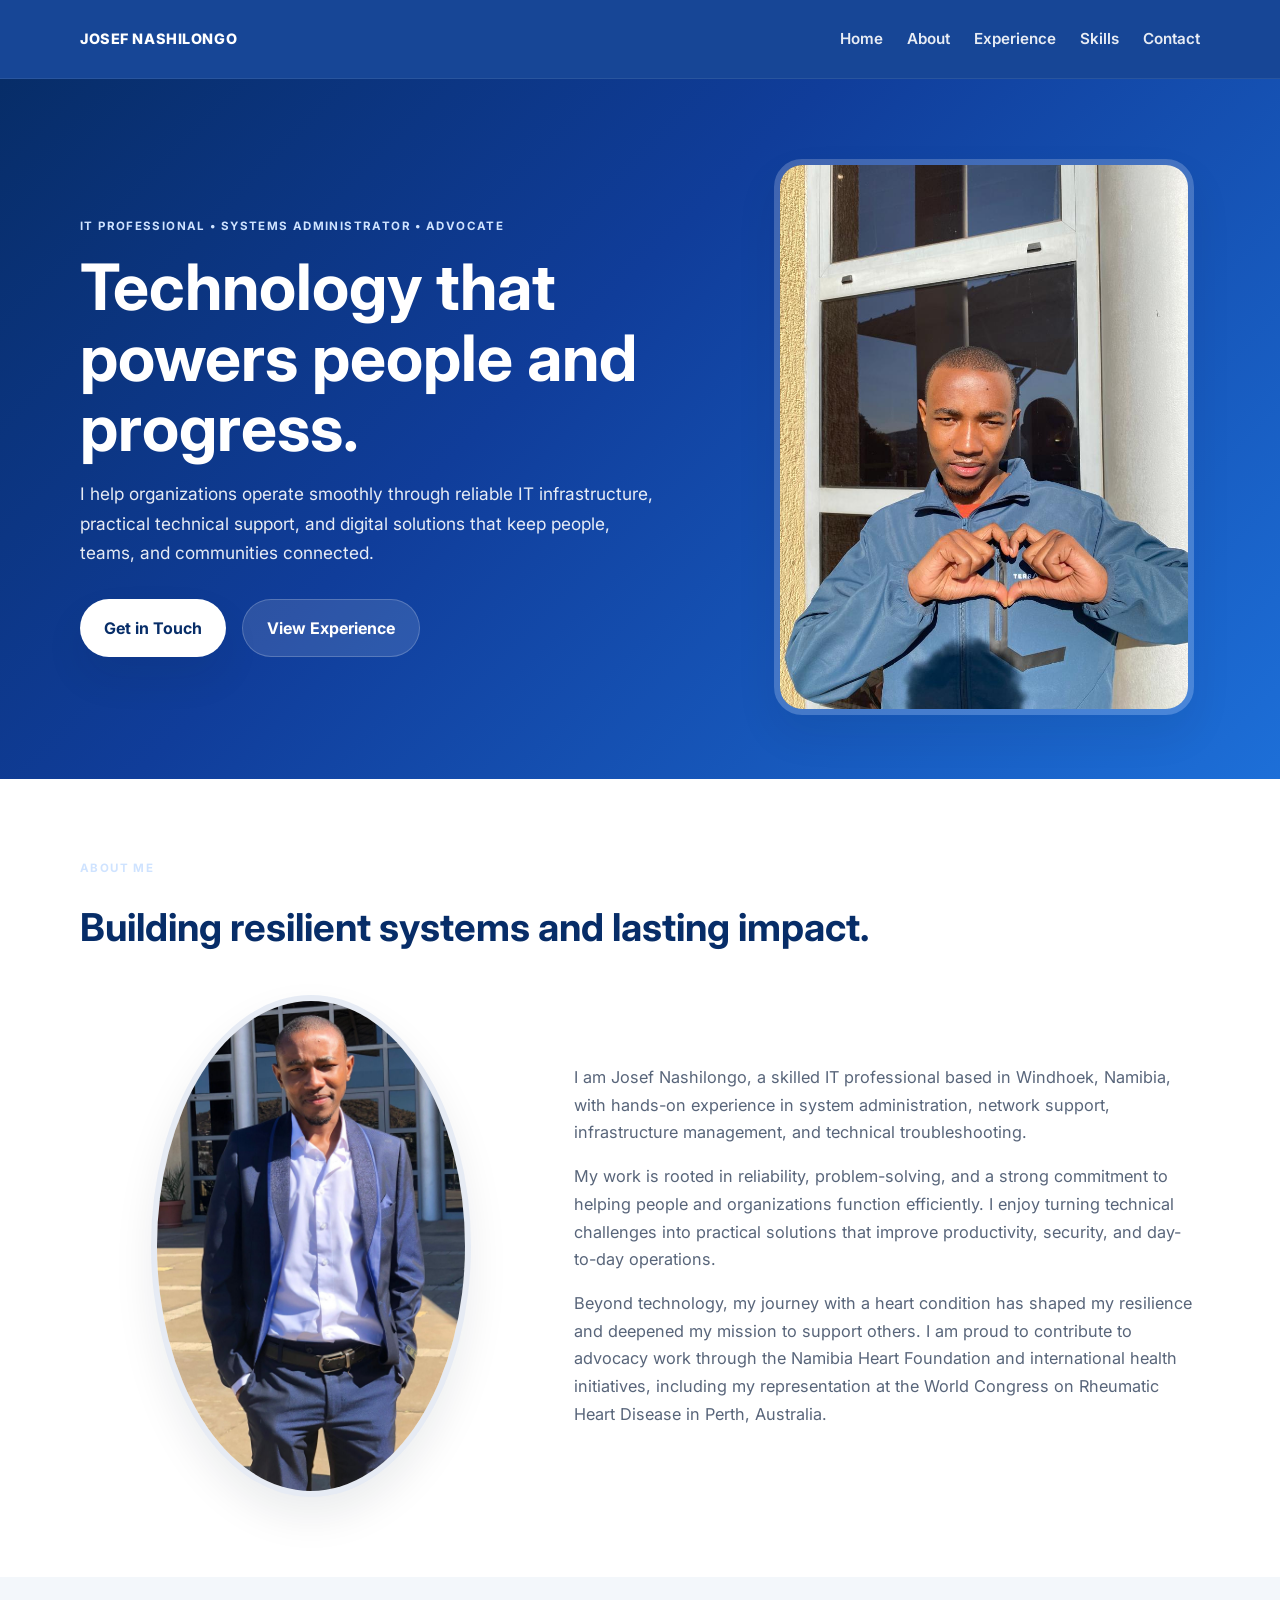
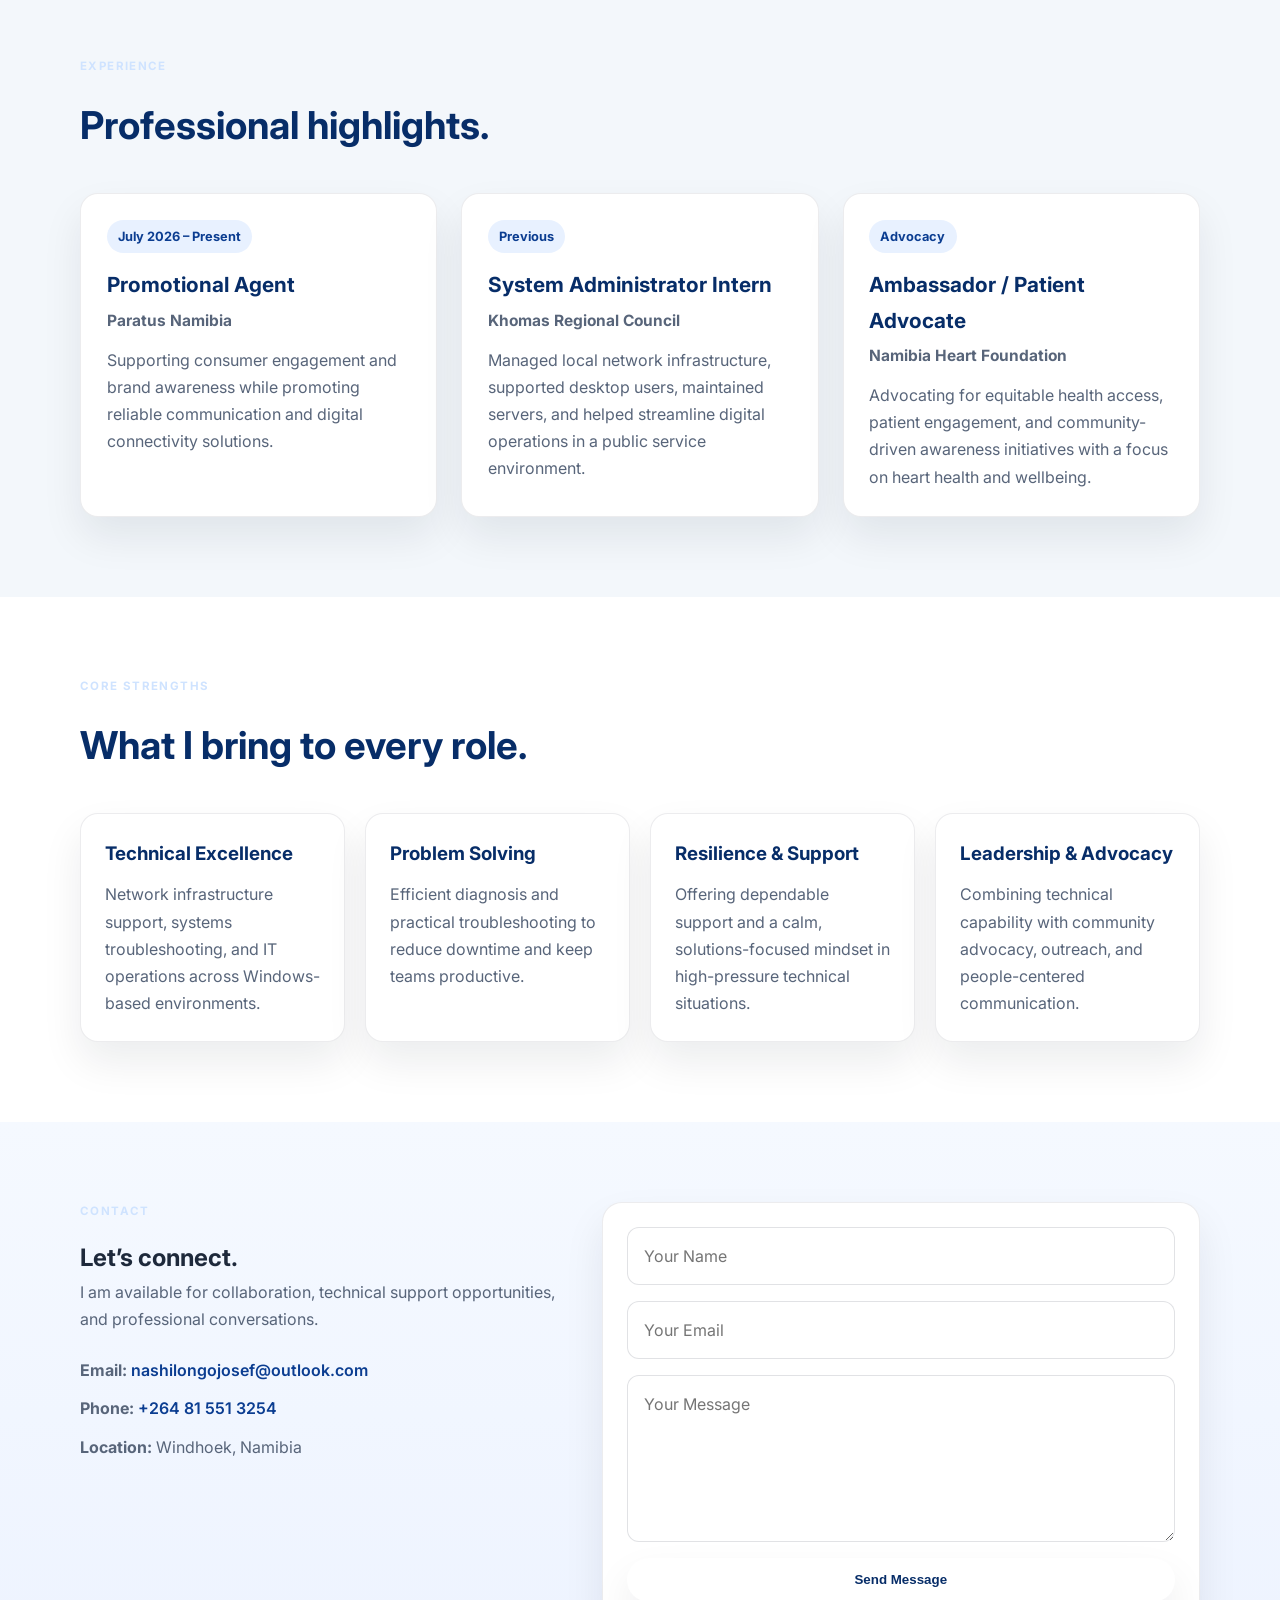
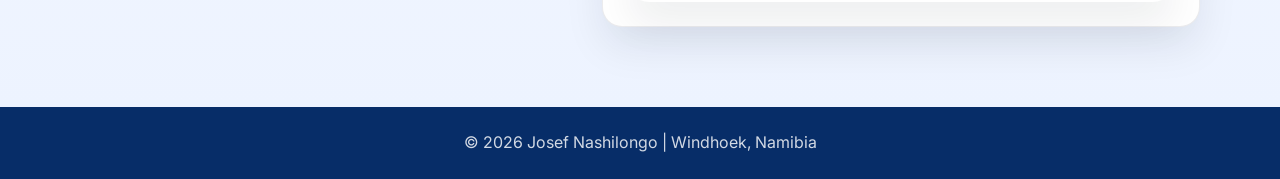
==== commit b9b666a2: "Fix wording issues in portfolio" ====
--- a/josef.html
+++ b/josef.html
@@ -32,7 +32,7 @@
                 <div class="hero-text">
                     <p class="eyebrow">IT Professional • Systems Administrator • Advocate</p>
                     <h1>Technology that powers people and progress.</h1>
-                    <p class="lead">I help organizations run smoothly through reliable IT infrastructure, technical support, and practical digital solutions that keep businesses and communities connected.</p>
+                    <p class="lead">I help organizations operate smoothly through reliable IT infrastructure, practical technical support, and digital solutions that keep people, teams, and communities connected.</p>
                     <div class="cta-group">
                         <a href="#contact" class="btn btn-primary">Get in Touch</a>
                         <a href="#experience" class="btn btn-secondary">View Experience</a>
@@ -57,7 +57,7 @@
                     <div class="about-copy">
                         <p>I am Josef Nashilongo, a skilled IT professional based in Windhoek, Namibia, with hands-on experience in system administration, network support, infrastructure management, and technical troubleshooting.</p>
                         <p>My work is rooted in reliability, problem-solving, and a strong commitment to helping people and organizations function efficiently. I enjoy turning technical challenges into practical solutions that improve productivity, security, and day-to-day operations.</p>
-                        <p>Beyond technology, my journey with a heart condition has shaped my resilience and deepened my mission to support others. I am proud to contribute to advocacy work through the Namibia Heart Foundation and international health initiatives, including representation at the World Congress on Rheumatic Heart Disease in Perth, Australia.</p>
+                        <p>Beyond technology, my journey with a heart condition has shaped my resilience and deepened my mission to support others. I am proud to contribute to advocacy work through the Namibia Heart Foundation and international health initiatives, including my representation at the World Congress on Rheumatic Heart Disease in Perth, Australia.</p>
                     </div>
                 </div>
             </div>
@@ -124,7 +124,7 @@
                 <div>
                     <p class="eyebrow">Contact</p>
                     <h2>Let’s connect.</h2>
-                    <p class="contact-lead">I’m available for collaboration, technical support opportunities, and professional conversations.</p>
+                    <p class="contact-lead">I am available for collaboration, technical support opportunities, and professional conversations.</p>
                     <div class="contact-info">
                         <p><strong>Email:</strong> <a href="mailto:nashilongojosef@outlook.com">nashilongojosef@outlook.com</a></p>
                         <p><strong>Phone:</strong> <a href="tel:+264815513254">+264 81 551 3254</a></p>
